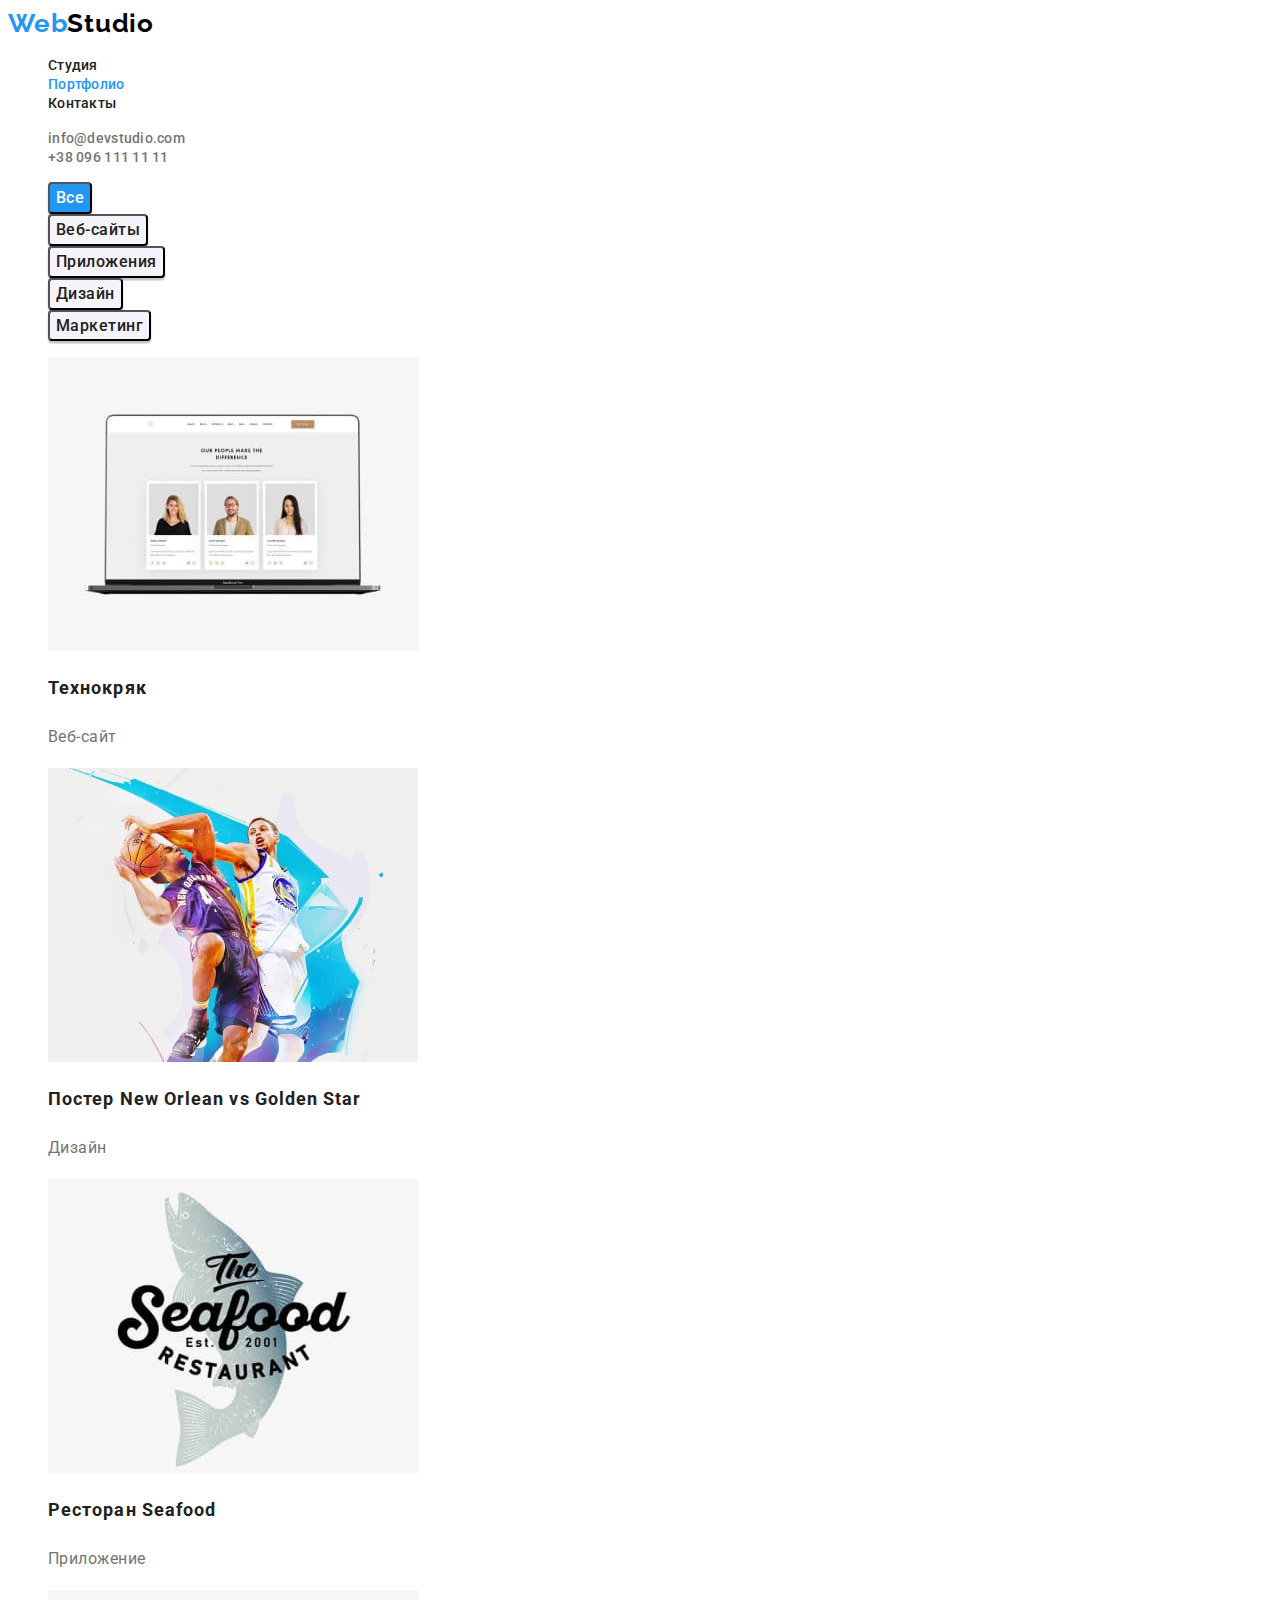
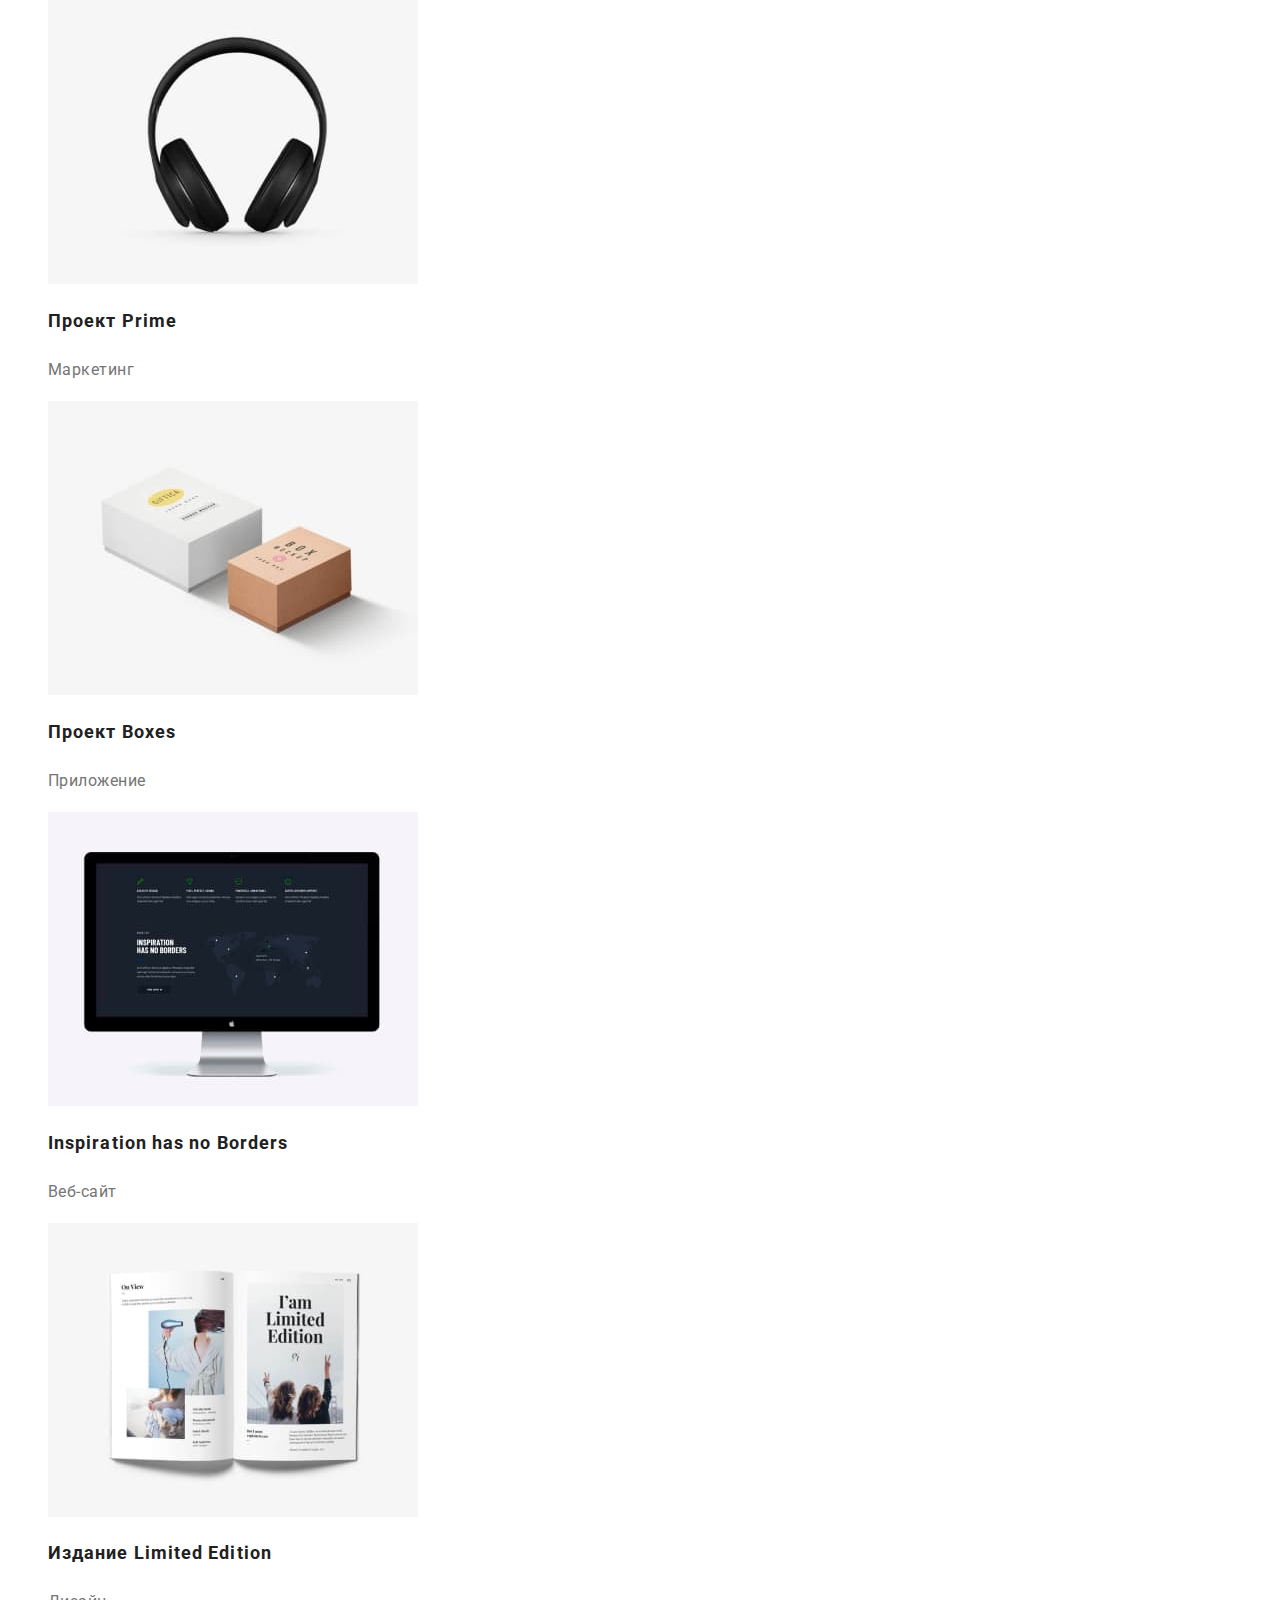
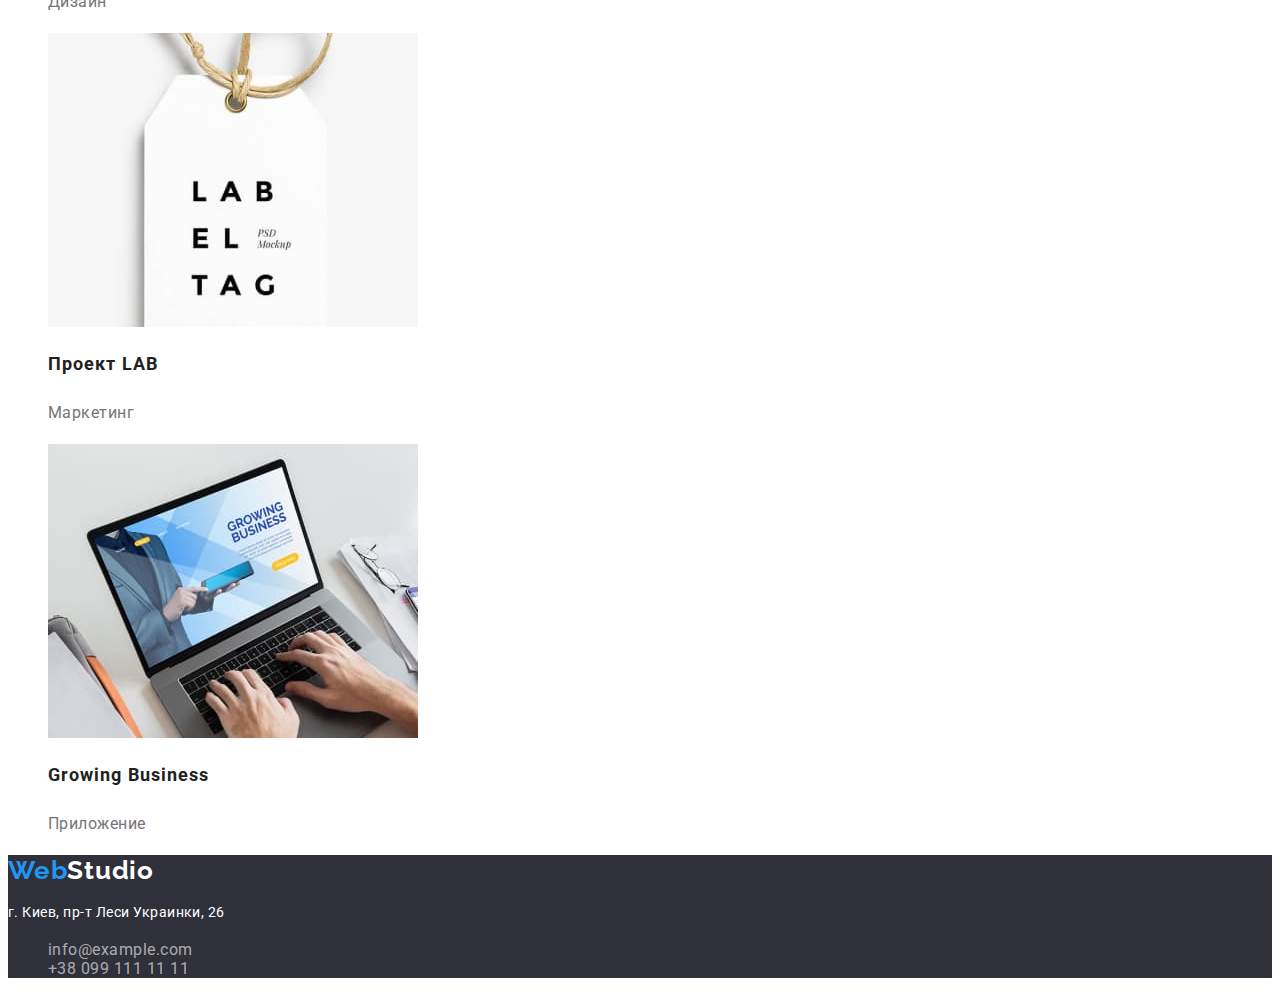
==== portfolio.html @ c15c7a35 "Makes copies of HTML and CSS files" ====
<!DOCTYPE html>
<html lang="en">
<head>
    <meta charset="UTF-8">
    <meta http-equiv="X-UA-Compatible" content="IE=edge">
    <meta name="viewport" content="width=device-width, initial-scale=1.0">
    <title>Портфолио</title>
    <link rel="preconnect" href="https://fonts.gstatic.com">
    <link href="https://fonts.googleapis.com/css2?family=Raleway:wght@700&family=Roboto:wght@400;500;700&display=swap"
        rel="stylesheet">
    <link rel="stylesheet" href="./css/styles.css">
</head>

<body>
    <header class="header">
        <!--Header Section-->
        <a href="/index.html" class="logo">Web<span class="logo-header">Studio</span></a>
        <nav>
            <ul class="site-nav list">
                <li>
                    <a href="./index.html" class="link">Студия</a>
                </li>
                <li>
                    <a href="" class="current link">Портфолио</a>
                </li>
                <li>
                    <a href="" class="link">Контакты</a>
                </li>
            </ul>
        </nav>
        <ul class="contacts-list list">
            <li><a href="mailto:info@devstudio.com" class="email">info@devstudio.com</a></li>
            <li><a href="tel:+380961111111" class="tel">+38 096 111 11 11</a></li>
        </ul>
    </header>

    <!--Main content Portfolio-->
    <main>

        <!--Site Navigation Section-->
    <section>
        <!--<h1>Портфолио - прихований заголовок </h1>-->
        <h1 class="visually-hidden">Портфолио</h1>
        <ul class="list">
            <li><button type="button" class="button secondary accent">Все</button></li>
            <li><button type="button" class="button secondary">Веб-сайты</button></li>
            <li><button type="button" class="button secondary">Приложения</button></li>
            <li><button type="button" class="button secondary">Дизайн</button></li>
            <li><button type="button" class="button secondary">Маркетинг</button></li>
        </ul>

        <!--Portfolio Images Cards-->
        <ul class="list">
            <li class="cards">
                <a href="">
                <img src="./images/techno.jpg" alt="Ноутбук" width="370" height="294">
                <h2 class="card-title">Технокряк</h2>
                <p class="description">Веб-сайт</p>
                </a>
            </li>
            <li class="cards">
                <a href="">
                <img src="./images/poster.jpg" alt="Игра в баскетбол" width="370" height="294">
                <h2 class="card-title">Постер New Orlean vs Golden Star</h2>
                <p class="description">Дизайн</p>
                </a>
            </li>
            <li class="cards">
                <a href="">
                <img src="./images/seafood.jpg" alt="Логотип ресторана" width="370" height="294">
                <h2 class="card-title">Ресторан Seafood</h2>
                <p class="description">Приложение</p>
                </a>
            </li>
            <li class="cards"> 
                <a href="">
                <img src="./images/prime.jpg" alt="Наушники" width="370" height="294">
                <h2 class="card-title">Проект Prime</h2>
                <p class="description">Маркетинг</p>
                </a>
            </li>
            <li class="cards">
                <a href="">
                <img src="./images/boxes.jpg" alt="Две коробки" width="370" height="294">
                <h2 class="card-title">Проект Boxes</h2>
                <p class="description">Приложение</p>
                </a>
            </li>
            <li class="cards">
                <a href="">
                <img src="./images/inspiration.jpg" alt="Монитор компютера" width="370" height="294">
                <h2 class="card-title">Inspiration has no Borders</h2>
                <p class="description">Веб-сайт</p>
                </a>
            </li>
            <li class="cards">
                <a href="" class="cards-link">
                <img src="./images/edition.jpg" alt="Журнал" width="370" height="294">
                <h2 class="card-title">Издание Limited Edition</h2>
                <p class="description">Дизайн</p>
                </a>
            </li>
            <li class="cards">
                <a href="">
                <img src="./images/lab.jpg" alt="Етикетка" width="370" height="294">
                <h2 class="card-title">Проект LAB</h2>
                <p class="description">Маркетинг</p>
                </a>
            </li>
            <li class="cards">
                <a href="">
                <img src="./images/business.jpg" alt="Человек роботающий на ноутбуке" width="370" height="294">
                <h2 class="card-title">Growing Business</h2>
                <p class="description">Приложение</p>
                </a>
            </li>
        </ul>
    </section>
    </main>

    <!--Футер-->
    <footer class="footer">
        <a href="/index.html" class="logo">Web<span class="logo-footer">Studio</span></a>
        <!--Address-->
        <address class="address">
            <p class="address-text">г. Киев, пр-т Леси Украинки, 26</p>
            <ul class="address-list list">
                <li><a href="mailto:info@example.com" class="link">info@example.com</a></li>
                <li><a href="tel:+380991111111" class="link">+38 099 111 11 11</a></li>
            </ul>
        </address>
    </footer>
</body>
</html>
---- css/styles.css ----
/* main text color: #757575 */
/* accent color: #2196F3 */
/* titles-text color - nav, h2,h3: #212121; */
/* black, logo color: #000000 */
/* white color, h1  and button- text colo:r #FFFFFF */
/* address-text color: #FFFFFF; */
/* address -mail,tel color: rgba(255, 255, 255, 0.6)
*/
/* Portfolio colors */
/* main text color: #757575 */
/* black, logo color: #000000 */
/* accent color: #2196F3 */
/* titles (h2)color, nav-buttons,nav-header: #212121; */

:root {
  --primary-text-color: #757575;
  --title-text-color: #212121;
  --accent-color: #2196f3;
  --primary-black-color: #000000;
  --primary-white-color: #ffffff;
  --address-link-color: rgba(255, 255, 255, 0.6);
  --hero-footer-bgr-color: #2f303a;
  --button-bgr-color: #f5f4fa;
  --stroke-header-line: #ececec;
}

.list {
  list-style: none;
}

body {
  background-color: var(--primary-white-color);
  color: var(--primary-text-color);
  font-family: Roboto, sans-serif;
  letter-spacing: 0.03em;
}

/* HEADER SECTION*/
.header {
  background-color: var(--primary-white-color);
}

/* Logo */
.logo {
  color: var(--accent-color);
  font-family: Raleway, sans-serif;
  font-style: normal;
  font-weight: 700;
  font-size: 26px;
  line-height: 1.19;
  letter-spacing: 0.03em;
  text-decoration: none;
}
.logo:hover,
.logo:focus,
.logo-header:hover,
.logo-header:focus {
  color: var(--accent-color);
}
.logo-header {
  color: var(--primary-black-color);
}

/* Site navigation */
.site-nav .link {
  color: var(--title-text-color);
  font-style: normal;
  font-weight: 500;
  font-size: 14px;
  line-height: 1.14;
  letter-spacing: 0.02em;
  text-decoration: none;
}

.site-nav .link:hover,
.site-nav .link:focus {
  color: var(--accent-color);
}
.site-nav .link.current {
  color: var(--accent-color);
}

/* Contacts */
.contacts-list .tel,
.contacts-list .email {
  color: inherit;
  font-weight: 500;
  font-size: 14px;
  line-height: 1.14;
  letter-spacing: 0.02em;
  text-decoration: none;
}
.email:hover,
.email:focus,
.email:active,
.tel:hover,
.tel:focus {
  color: var(--accent-color);
}

/* MAIN CONTENT SECTION */
/* HERO */
.hero {
  background-color: var(--hero-footer-bgr-color);
}
.hero-title {
  color: var(--primary-white-color);
  font-weight: 900;
  font-size: 44px;
  line-height: 1.36;

  text-align: center;
  letter-spacing: 0.06em;
  text-transform: uppercase;
}
.button {
  color: var(--title-text-color);
  background-color: var(--button-bgr-color);
  font-family: Roboto, sans-serif;
  font-size: 16px;
  border-radius: 4px;
  cursor: pointer;
}
.button:hover,
.button:focus,
.button:active {
  color: var(--primary-white-color);
  background-color: var(--accent-color);
}

.button.primary {
  background-color: var(--accent-color);
  color: var(--primary-white-color);
  font-weight: 700;
  line-height: 1.87;
  letter-spacing: 0.06em;
  display: flex;
  border: 1px solid var(--primary-black-color);
  box-sizing: border-box;
  box-shadow: 0px 4px 4px rgba(0, 0, 0, 0.15);
}

/* СЕКЦИЯ ПРЕИМУЩЕСТВА */
.visually-hidden {
  position: absolute;
  width: 1px;
  height: 1px;
  margin: -1px;
  border: 0;
  padding: 0;

  white-space: nowrap;
  clip-path: inset(100%);
  clip: rect(0 0 0 0);
  overflow: hidden;
}
.section-title {
  color: var(--title-text-color);
  letter-spacing: 0.03em;
}
.section-title.feature {
  font-size: 14px;
  line-height: 1.14;
  text-transform: uppercase;
}
.review {
  font-size: 14px;
  line-height: 1.71;
}

/* СЕКЦИЯ НАША КОМАНДА */
.section-team {
  background-color: var(--button-bgr-color);
}
.section-title.member {
  font-weight: 500;
  font-size: 16px;
  line-height: 1.187;
  /* text-align: center; пізніше вирівняти, ще не вчили*/
}
.section-title.work {
  font-size: 36px;
  line-height: 1.17;
  text-align: center;
}
.occupation-title {
  font-size: 16px;
  line-height: 1.187;
  /* text-align: center; пізніше вирівняти, ще не вчили */
}

/* FOOTER */
.footer {
  background-color: var(--hero-footer-bgr-color);
}
.logo-footer {
  color: var(--primary-white-color);
}
.logo-footer:hover,
.logo-footer:focus {
  color: var(--accent-color);
}

.address {
  font-style: inherit;
  font-weight: 400;
}
.address-text {
  color: var(--primary-white-color);
  font-size: 14px;
  line-height: 24px;
}
.address-list .link {
  color: var(--address-link-color);
  text-decoration: none;
}
.address-list .link:hover,
.address-list .link:focus {
  color: var(--accent-color);
}

/*  PAGE ПОРТФОЛИО*/
/* Portfolio Buttons-Filter */
.button.secondary {
  font-weight: 500;
  line-height: 1.62;
  letter-spacing: 0.03em;
  box-shadow: 0px 3px 1px rgba(0, 0, 0, 0.1), 0px 1px 2px rgba(0, 0, 0, 0.08),
    0px 2px 2px rgba(0, 0, 0, 0.12);
}
.button.accent {
  color: var(--primary-white-color);
  background-color: var(--accent-color);
}

/* Portfolio Cards */
.cards a {
  text-decoration: none;
}
.card-title {
  color: var(--title-text-color);
  font-size: 18px;
  line-height: 2;
  letter-spacing: 0.06em;
}
.cards .description {
  font-size: 16px;
  line-height: 1.87;
  color: var(--primary-text-color);
}
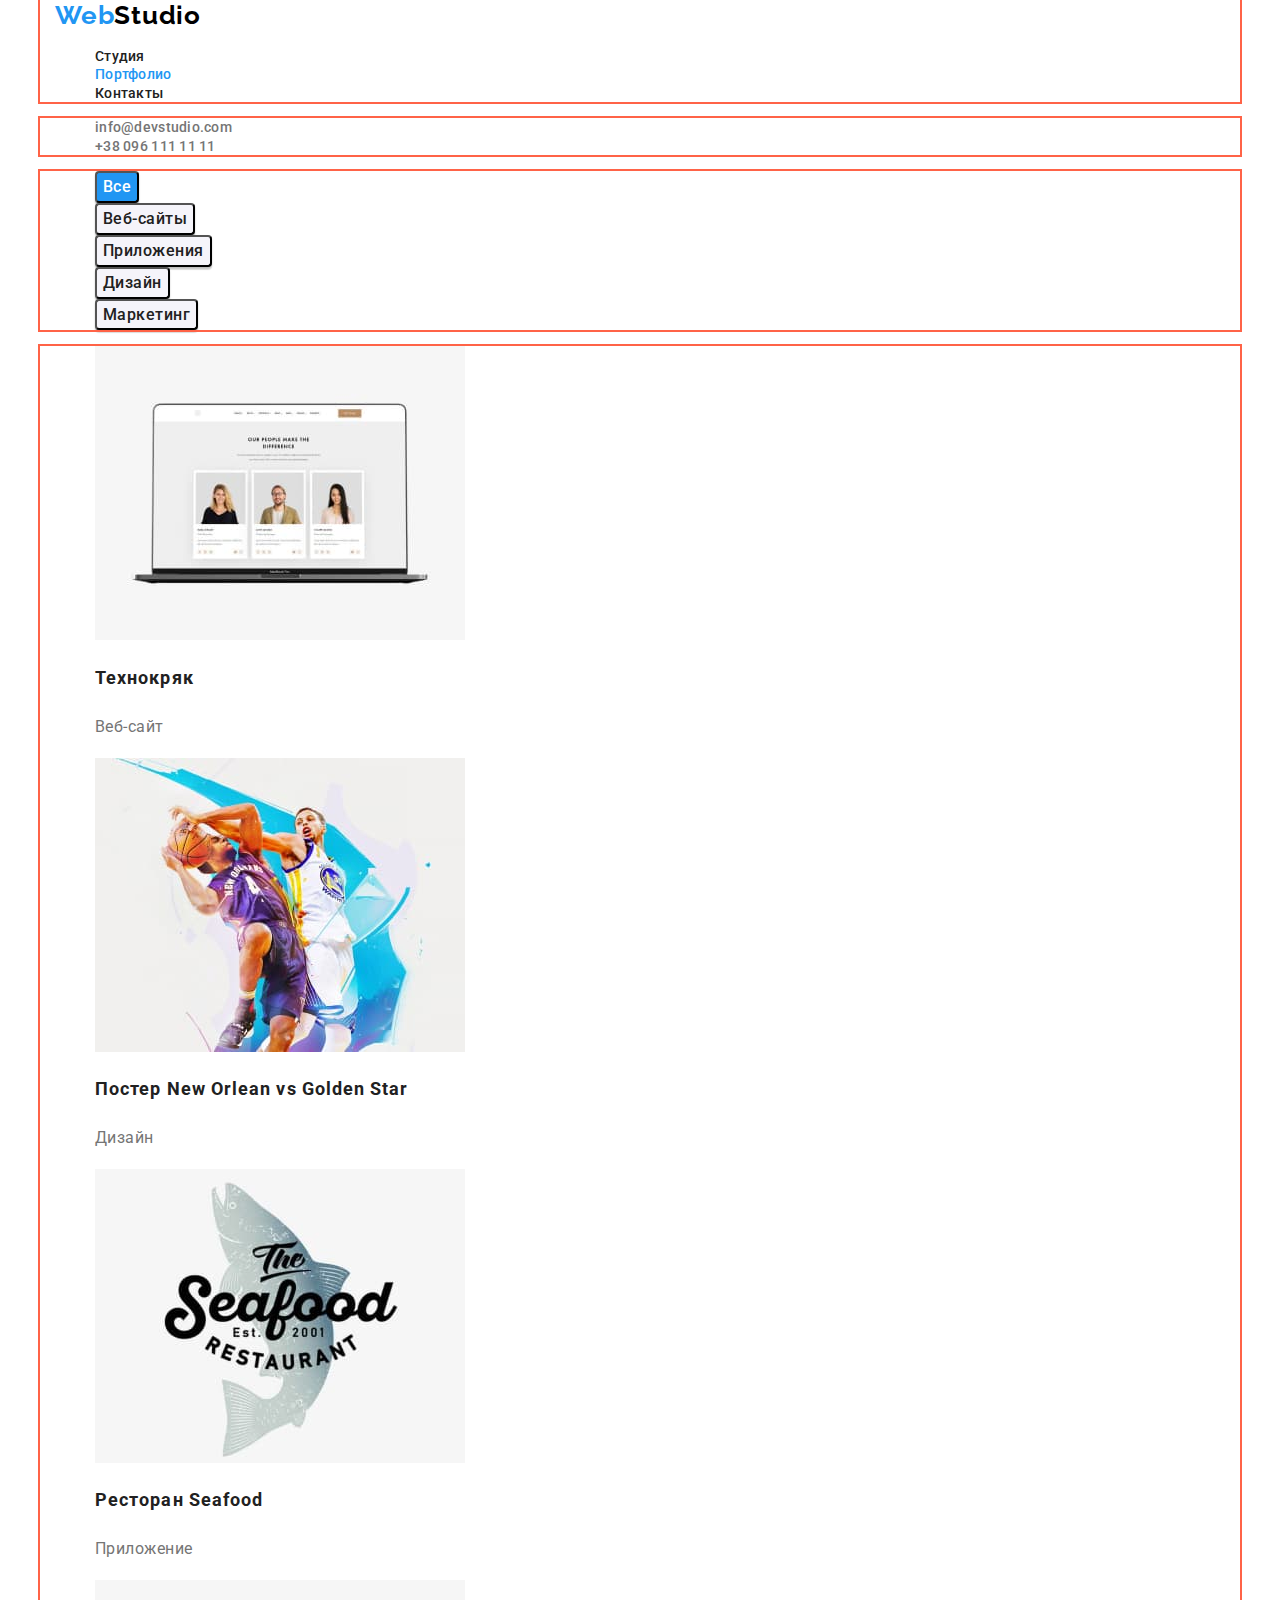
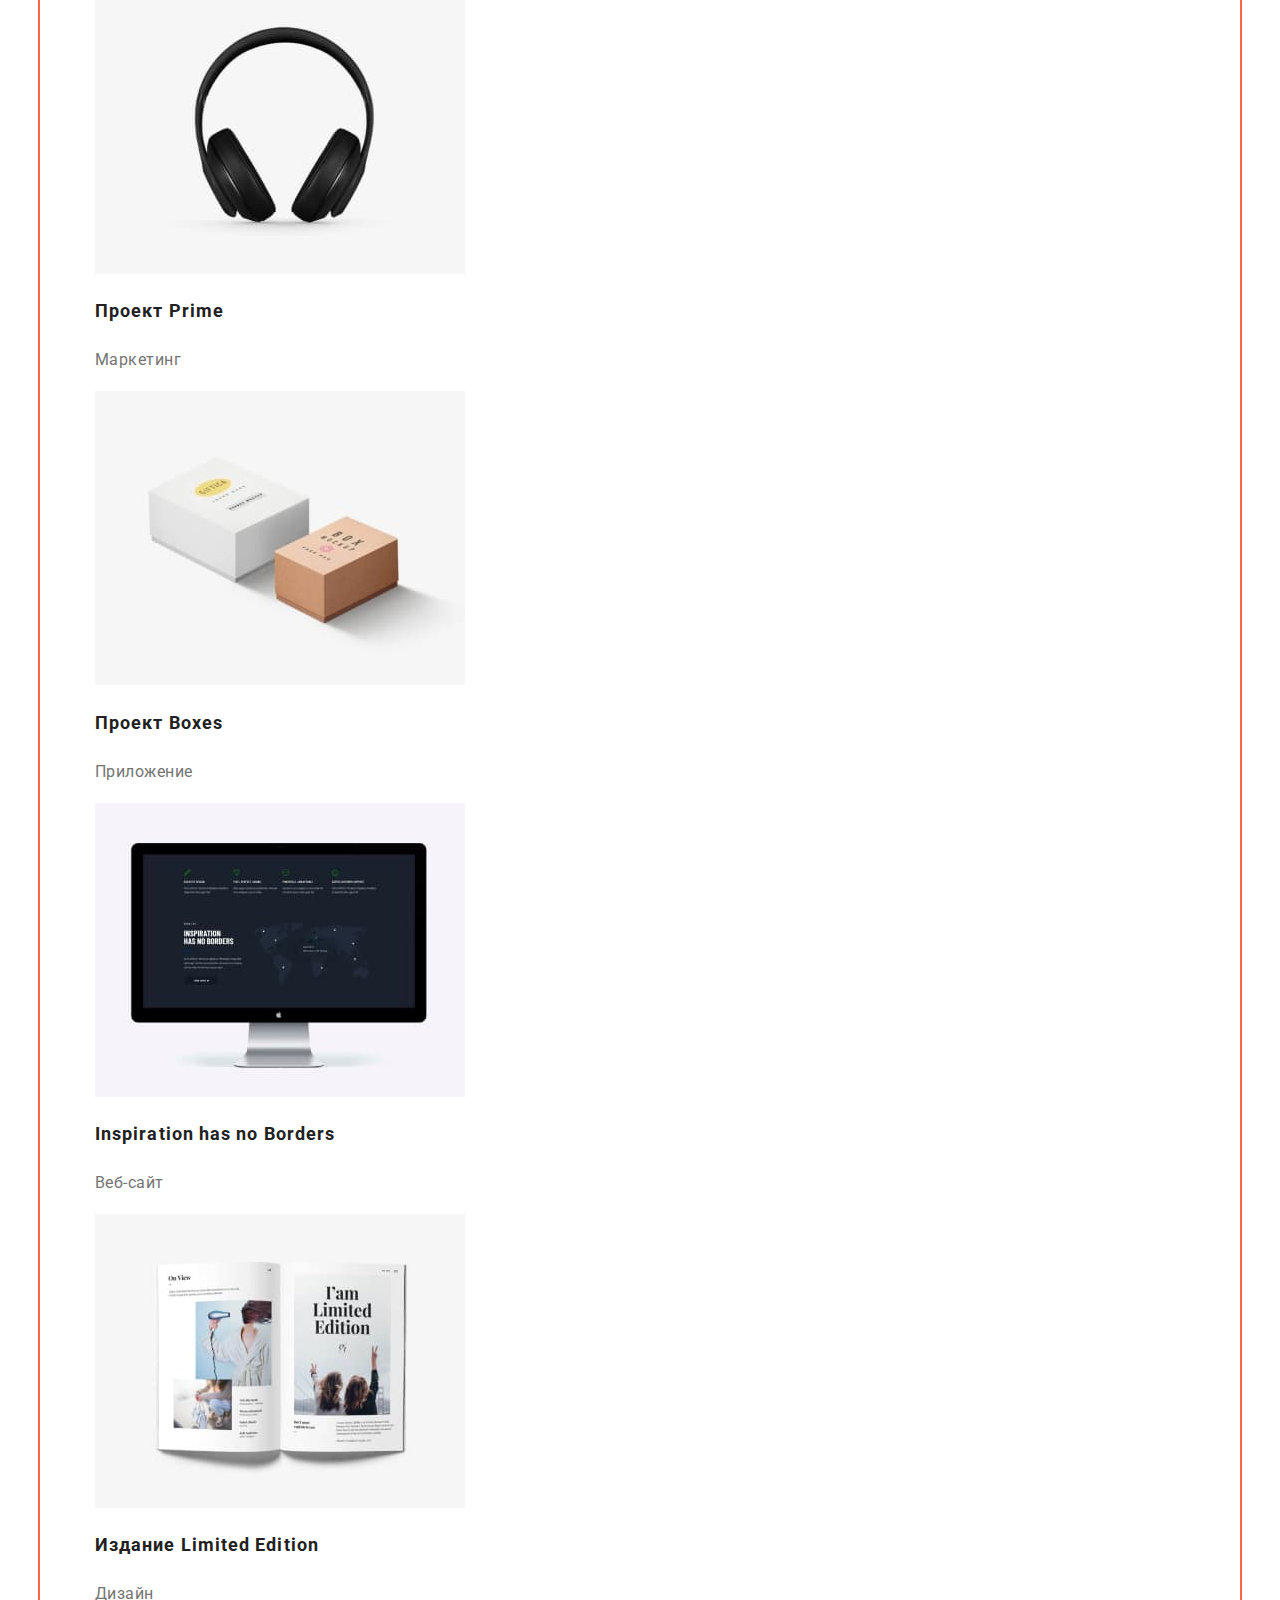
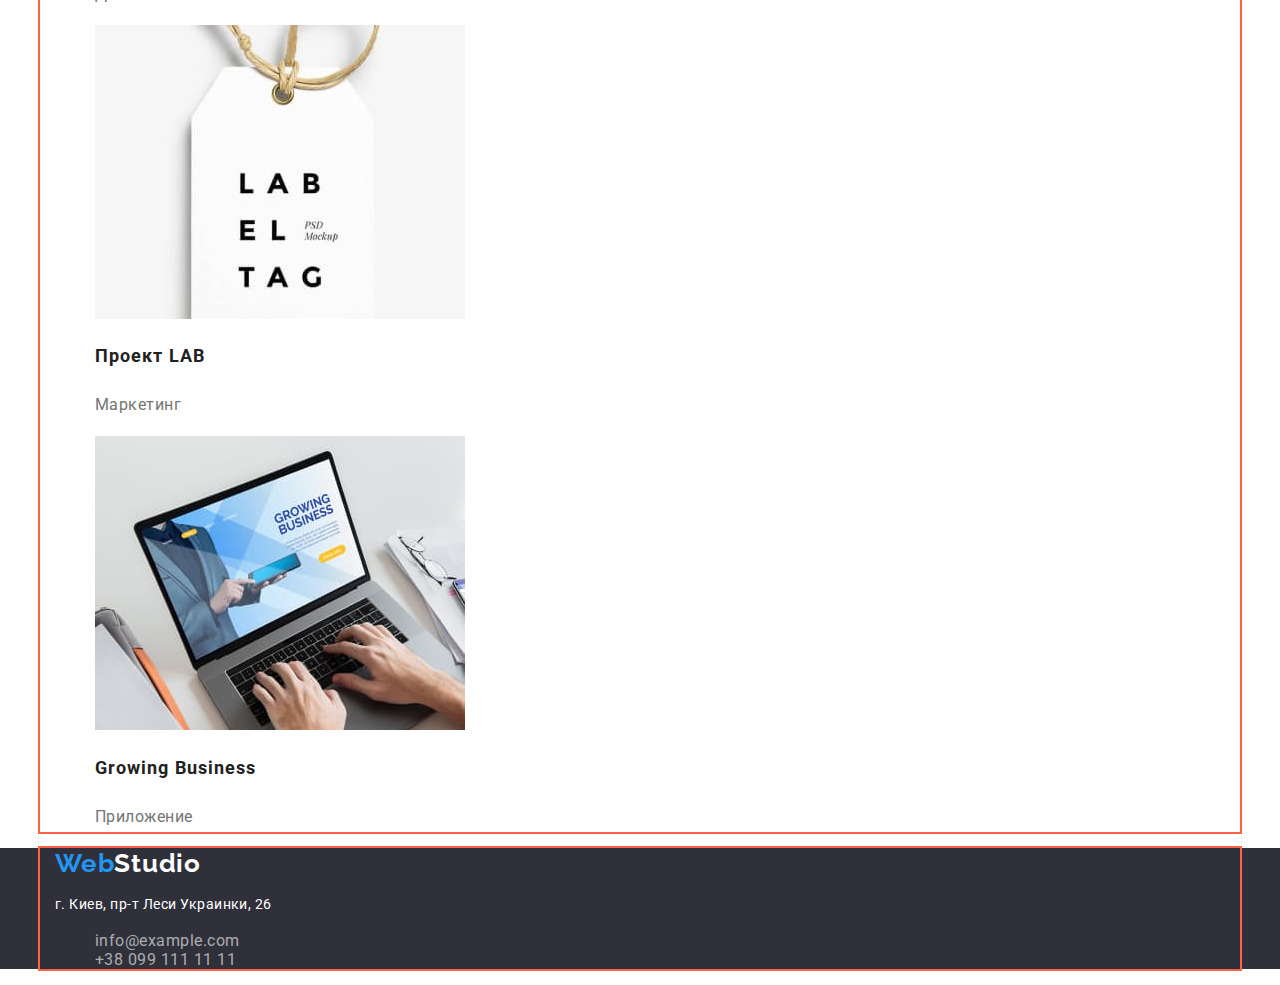
==== commit 6c6773a6: "Adds modern-normalize" ====
--- a/portfolio.html
+++ b/portfolio.html
@@ -8,12 +8,14 @@
     <link rel="preconnect" href="https://fonts.gstatic.com">
     <link href="https://fonts.googleapis.com/css2?family=Raleway:wght@700&family=Roboto:wght@400;500;700&display=swap"
         rel="stylesheet">
+    <link rel="stylesheet" href="https://cdnjs.cloudflare.com/ajax/libs/modern-normalize/1.0.0/modern-normalize.min.css">
     <link rel="stylesheet" href="./css/styles.css">
 </head>
 
 <body>
+    <!--Header Section-->
     <header class="header">
-        <!--Header Section-->
+        <div class="container">
         <a href="/index.html" class="logo">Web<span class="logo-header">Studio</span></a>
         <nav>
             <ul class="site-nav list">
@@ -28,18 +30,20 @@
                 </li>
             </ul>
         </nav>
+        </div>
+        <div class="container">
         <ul class="contacts-list list">
             <li><a href="mailto:info@devstudio.com" class="email">info@devstudio.com</a></li>
             <li><a href="tel:+380961111111" class="tel">+38 096 111 11 11</a></li>
         </ul>
+        </div>
     </header>
 
     <!--Main content Portfolio-->
     <main>
-
         <!--Site Navigation Section-->
     <section>
-        <!--<h1>Портфолио - прихований заголовок </h1>-->
+        <div class="container">
         <h1 class="visually-hidden">Портфолио</h1>
         <ul class="list">
             <li><button type="button" class="button secondary accent">Все</button></li>
@@ -48,8 +52,10 @@
             <li><button type="button" class="button secondary">Дизайн</button></li>
             <li><button type="button" class="button secondary">Маркетинг</button></li>
         </ul>
+        </div>
 
         <!--Portfolio Images Cards-->
+        <div class="container">
         <ul class="list">
             <li class="cards">
                 <a href="">
@@ -115,11 +121,13 @@
                 </a>
             </li>
         </ul>
+        </div>
     </section>
     </main>
 
     <!--Футер-->
     <footer class="footer">
+        <div class="container">
         <a href="/index.html" class="logo">Web<span class="logo-footer">Studio</span></a>
         <!--Address-->
         <address class="address">
@@ -129,6 +137,7 @@
                 <li><a href="tel:+380991111111" class="link">+38 099 111 11 11</a></li>
             </ul>
         </address>
+        </div>
     </footer>
 </body>
 </html>--- a/css/styles.css
+++ b/css/styles.css
@@ -35,6 +35,14 @@
   letter-spacing: 0.03em;
 }
 
+.container {
+  width: 1200px;
+  padding-left: 15px;
+  padding-right: 15px;
+  margin: 0 auto;
+  outline: 2px solid tomato;
+}
+
 /* HEADER SECTION*/
 .header {
   background-color: var(--primary-white-color);
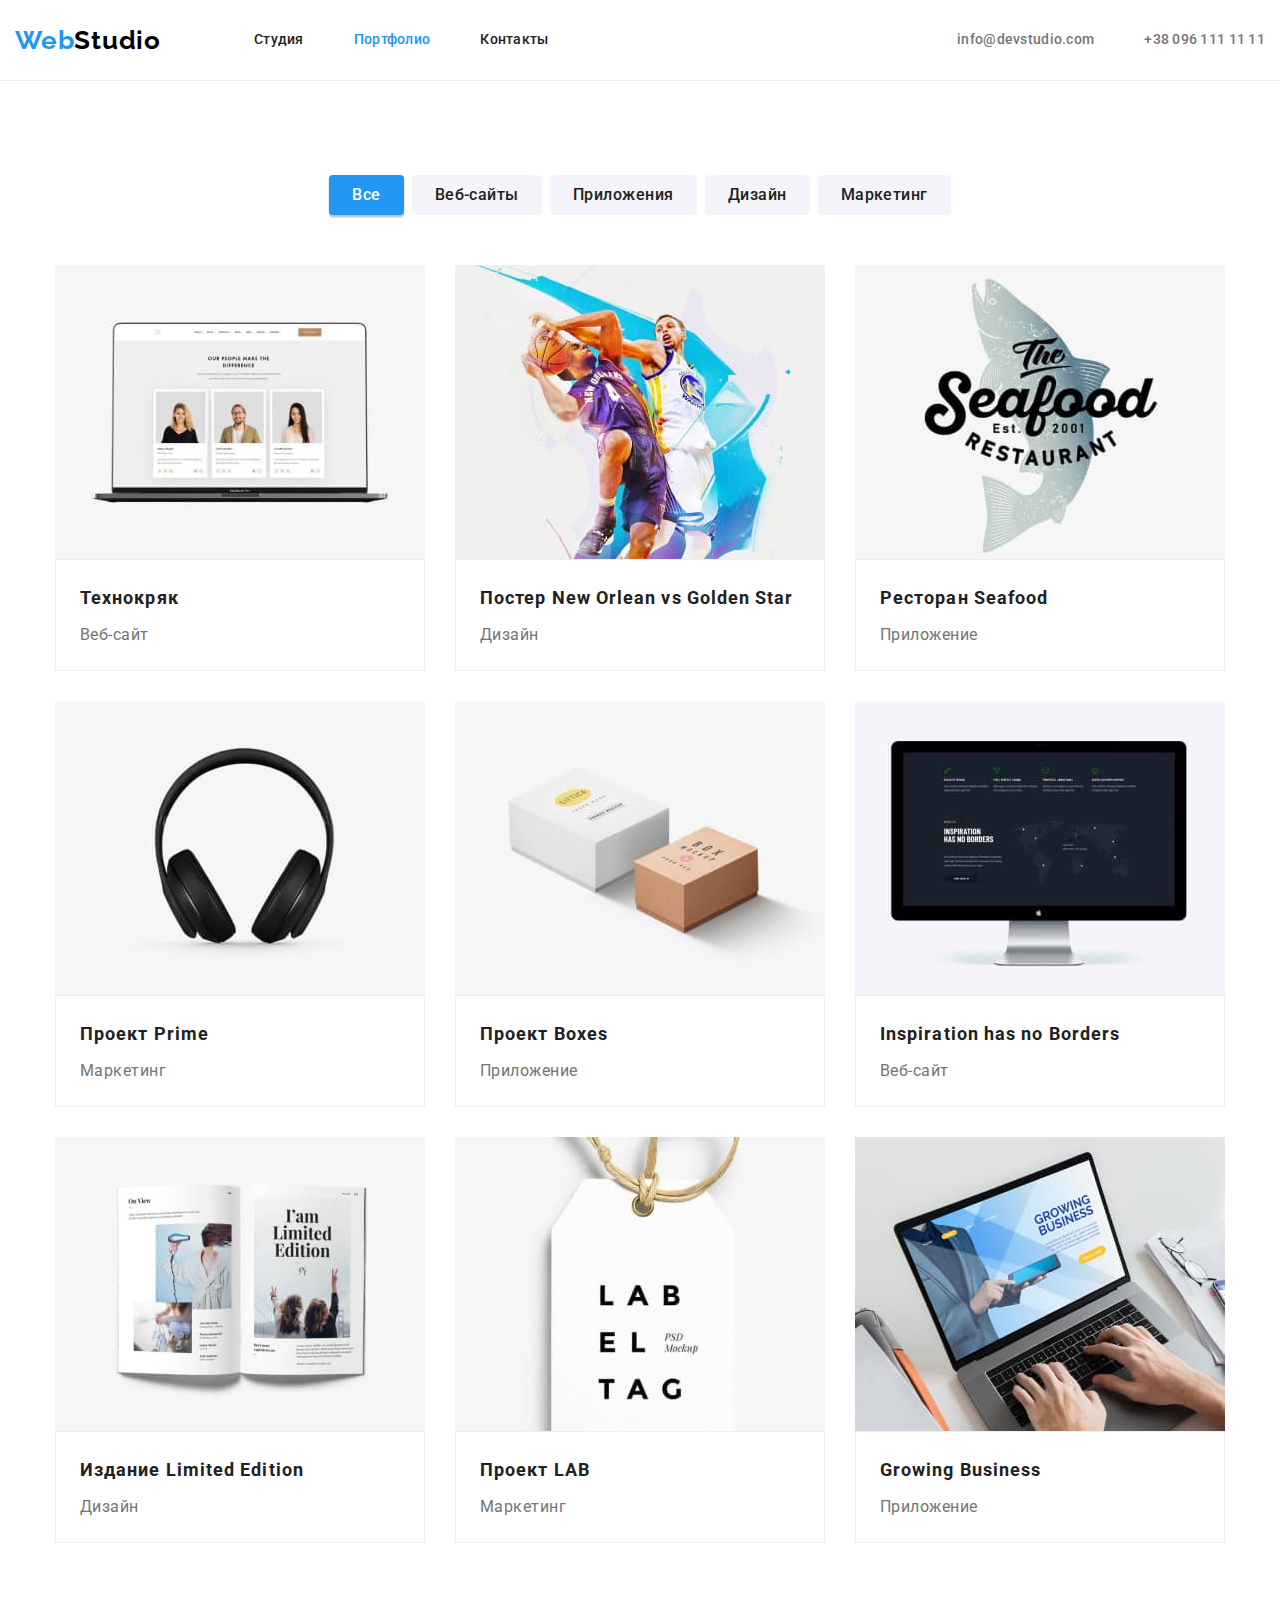
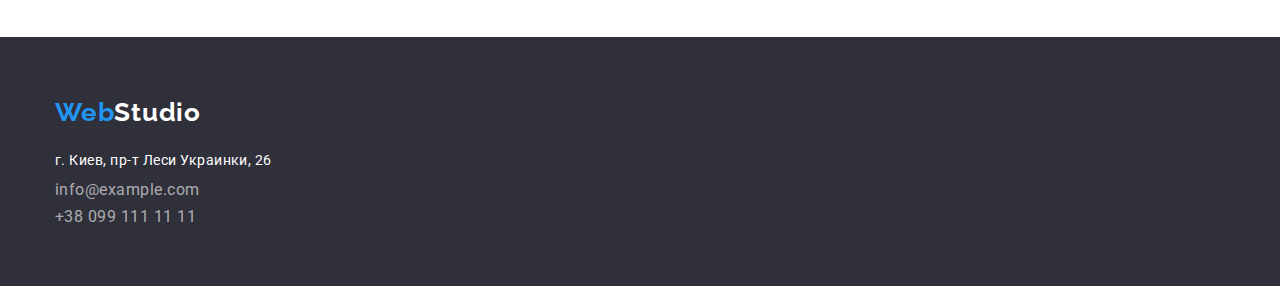
==== commit cf3278cc: "Добавляє стилі позиціонування" ====
--- a/portfolio.html
+++ b/portfolio.html
@@ -14,27 +14,27 @@
 
 <body>
     <!--Header Section-->
-    <header class="header">
-        <div class="container">
-        <a href="/index.html" class="logo">Web<span class="logo-header">Studio</span></a>
+    <header class="page-header"> 
+        <div class="container nav-box">
+            <a href="/index.html" class="logo">Web<span class="logo-header">Studio</span></a>
         <nav>
             <ul class="site-nav list">
-                <li>
+                <li class="item">
                     <a href="./index.html" class="link">Студия</a>
                 </li>
-                <li>
+                <li class="item">
                     <a href="" class="current link">Портфолио</a>
                 </li>
-                <li>
+                <li class="item">
                     <a href="" class="link">Контакты</a>
                 </li>
             </ul>
         </nav>
         </div>
         <div class="container">
-        <ul class="contacts-list list">
-            <li><a href="mailto:info@devstudio.com" class="email">info@devstudio.com</a></li>
-            <li><a href="tel:+380961111111" class="tel">+38 096 111 11 11</a></li>
+        <ul class="contact-list list">
+            <li class="item"><a href="mailto:info@devstudio.com" class=" link email">info@devstudio.com</a></li>
+            <li class="item"><a href="tel:+380961111111" class=" link tel">+38 096 111 11 11</a></li>
         </ul>
         </div>
     </header>
@@ -42,82 +42,110 @@
     <!--Main content Portfolio-->
     <main>
         <!--Site Navigation Section-->
-    <section>
+    <section class="section">
         <div class="container">
         <h1 class="visually-hidden">Портфолио</h1>
-        <ul class="list">
-            <li><button type="button" class="button secondary accent">Все</button></li>
-            <li><button type="button" class="button secondary">Веб-сайты</button></li>
-            <li><button type="button" class="button secondary">Приложения</button></li>
-            <li><button type="button" class="button secondary">Дизайн</button></li>
-            <li><button type="button" class="button secondary">Маркетинг</button></li>
+        <ul class="list filter-buttons">
+            <li class="margin"><button type="button" class="button secondary accent">Все</button></li>
+            <li class="margin"><button type="button" class="button secondary">Веб-сайты</button></li>
+            <li class="margin"><button type="button" class="button secondary">Приложения</button></li>
+            <li class="margin"><button type="button" class="button secondary">Дизайн</button></li>
+            <li class="margin"><button type="button" class="button secondary">Маркетинг</button></li>
         </ul>
         </div>
 
         <!--Portfolio Images Cards-->
         <div class="container">
-        <ul class="list">
-            <li class="cards">
+        <ul class="list cards-set">
+            <li class="card">
                 <a href="">
-                <img src="./images/techno.jpg" alt="Ноутбук" width="370" height="294">
+                    <div class="card-thumb">
+                        <img src="./images/techno.jpg" alt="Ноутбук" width="370" height="294">
+                    </div>
+                <div class="card-box">
                 <h2 class="card-title">Технокряк</h2>
                 <p class="description">Веб-сайт</p>
+                </div>
                 </a>
             </li>
-            <li class="cards">
+
+            <li class="card">
                 <a href="">
                 <img src="./images/poster.jpg" alt="Игра в баскетбол" width="370" height="294">
+                <div class="card-box">
                 <h2 class="card-title">Постер New Orlean vs Golden Star</h2>
                 <p class="description">Дизайн</p>
+                </div>
                 </a>
             </li>
-            <li class="cards">
+
+            <li class="card">
                 <a href="">
                 <img src="./images/seafood.jpg" alt="Логотип ресторана" width="370" height="294">
+                <div class="card-box">
                 <h2 class="card-title">Ресторан Seafood</h2>
                 <p class="description">Приложение</p>
+                </div>
                 </a>
             </li>
-            <li class="cards"> 
+
+            <li class="card"> 
                 <a href="">
                 <img src="./images/prime.jpg" alt="Наушники" width="370" height="294">
+                <div class="card-box">
                 <h2 class="card-title">Проект Prime</h2>
                 <p class="description">Маркетинг</p>
+                </div>
                 </a>
             </li>
-            <li class="cards">
+
+            <li class="card">
                 <a href="">
                 <img src="./images/boxes.jpg" alt="Две коробки" width="370" height="294">
+                <div class="card-box">
                 <h2 class="card-title">Проект Boxes</h2>
                 <p class="description">Приложение</p>
+                </div>
                 </a>
             </li>
-            <li class="cards">
+
+            <li class="card">
                 <a href="">
                 <img src="./images/inspiration.jpg" alt="Монитор компютера" width="370" height="294">
+                <div class="card-box">
                 <h2 class="card-title">Inspiration has no Borders</h2>
                 <p class="description">Веб-сайт</p>
+                </div>
                 </a>
             </li>
-            <li class="cards">
+
+            <li class="card">
                 <a href="" class="cards-link">
                 <img src="./images/edition.jpg" alt="Журнал" width="370" height="294">
+                <div class="card-box">
                 <h2 class="card-title">Издание Limited Edition</h2>
                 <p class="description">Дизайн</p>
+                </div>
                 </a>
             </li>
-            <li class="cards">
+
+            <li class="card">
                 <a href="">
                 <img src="./images/lab.jpg" alt="Етикетка" width="370" height="294">
+                <div class="card-box">
                 <h2 class="card-title">Проект LAB</h2>
                 <p class="description">Маркетинг</p>
+                </div>
                 </a>
             </li>
-            <li class="cards">
+
+            <li class="card">
                 <a href="">
                 <img src="./images/business.jpg" alt="Человек роботающий на ноутбуке" width="370" height="294">
+                <div class="card-box">
                 <h2 class="card-title">Growing Business</h2>
                 <p class="description">Приложение</p>
+                </div>
                 </a>
             </li>
         </ul>
@@ -127,13 +155,13 @@
 
     <!--Футер-->
     <footer class="footer">
-        <div class="container">
+        <div class="container footer-padding">
         <a href="/index.html" class="logo">Web<span class="logo-footer">Studio</span></a>
         <!--Address-->
         <address class="address">
             <p class="address-text">г. Киев, пр-т Леси Украинки, 26</p>
             <ul class="address-list list">
-                <li><a href="mailto:info@example.com" class="link">info@example.com</a></li>
+                <li class="margin"><a href="mailto:info@example.com" class="link">info@example.com</a></li>
                 <li><a href="tel:+380991111111" class="link">+38 099 111 11 11</a></li>
             </ul>
         </address>
--- a/css/styles.css
+++ b/css/styles.css
@@ -1,17 +1,3 @@
-/* main text color: #757575 */
-/* accent color: #2196F3 */
-/* titles-text color - nav, h2,h3: #212121; */
-/* black, logo color: #000000 */
-/* white color, h1  and button- text colo:r #FFFFFF */
-/* address-text color: #FFFFFF; */
-/* address -mail,tel color: rgba(255, 255, 255, 0.6)
-*/
-/* Portfolio colors */
-/* main text color: #757575 */
-/* black, logo color: #000000 */
-/* accent color: #2196F3 */
-/* titles (h2)color, nav-buttons,nav-header: #212121; */
-
 :root {
   --primary-text-color: #757575;
   --title-text-color: #212121;
@@ -21,16 +7,32 @@
   --address-link-color: rgba(255, 255, 255, 0.6);
   --hero-footer-bgr-color: #2f303a;
   --button-bgr-color: #f5f4fa;
-  --stroke-header-line: #ececec;
-}
-
+  --header-line-color: #ececec;
+  --border-color: #eeeeee;
+  --card-set-gap: 30px;
+}
+
+/* УТИЛИТЫ */
 .list {
+  padding: 0;
+  margin: 0;
   list-style: none;
+}
+
+h1,
+h2,
+h3,
+h4,
+h5,
+h6,
+p {
+  margin: 0;
 }
 
 body {
   background-color: var(--primary-white-color);
   color: var(--primary-text-color);
+
   font-family: Roboto, sans-serif;
   letter-spacing: 0.03em;
 }
@@ -40,15 +42,24 @@
   padding-left: 15px;
   padding-right: 15px;
   margin: 0 auto;
-  outline: 2px solid tomato;
-}
-
-/* HEADER SECTION*/
-.header {
+}
+
+/* СЕКЦИИ */
+.section {
+  padding-top: 94px;
+  padding-bottom: 94px;
+}
+
+/* СЕКЦИЯ HEADER */
+.page-header {
   background-color: var(--primary-white-color);
-}
-
-/* Logo */
+
+  display: flex;
+  align-items: center;
+  border-bottom: 1px solid var(--header-line-color);
+}
+
+/* LOGO */
 .logo {
   color: var(--accent-color);
   font-family: Raleway, sans-serif;
@@ -59,18 +70,35 @@
   letter-spacing: 0.03em;
   text-decoration: none;
 }
+
 .logo:hover,
 .logo:focus,
 .logo-header:hover,
 .logo-header:focus {
   color: var(--accent-color);
 }
+
 .logo-header {
   color: var(--primary-black-color);
-}
-
-/* Site navigation */
+  margin-right: 93px;
+}
+
+/* СЕКЦИЯ SITE NAVIGATION */
+.nav-box {
+  display: flex;
+  align-items: center;
+}
+.site-nav {
+  display: flex;
+}
+.site-nav .item:not(:last-child) {
+  margin-right: 50px;
+}
+
 .site-nav .link {
+  display: block;
+  padding-top: 32px;
+  padding-bottom: 32px;
   color: var(--title-text-color);
   font-style: normal;
   font-weight: 500;
@@ -88,10 +116,24 @@
   color: var(--accent-color);
 }
 
-/* Contacts */
-.contacts-list .tel,
-.contacts-list .email {
+/* CONTACTS */
+.contact-list {
+  display: flex;
+}
+.contact-list .item:not(:last-child) {
+  margin-right: 50px;
+  margin-left: auto;
+}
+.contact-list .link {
+  display: block;
+  padding-top: 32px;
+  padding-bottom: 32px;
+}
+.contact-list .tel,
+.contact-list .email {
+  display: block;
   color: inherit;
+
   font-weight: 500;
   font-size: 14px;
   line-height: 1.14;
@@ -106,12 +148,22 @@
   color: var(--accent-color);
 }
 
-/* MAIN CONTENT SECTION */
+/* MAIN CONTENT PAGE */
 /* HERO */
 .hero {
   background-color: var(--hero-footer-bgr-color);
-}
+
+  padding-top: 200px;
+  padding-bottom: 200px;
+}
+
 .hero-title {
+  max-width: 696px;
+  margin-top: 0;
+  margin-bottom: 30px;
+  margin-left: auto;
+  margin-right: auto;
+
   color: var(--primary-white-color);
   font-weight: 900;
   font-size: 44px;
@@ -121,14 +173,22 @@
   letter-spacing: 0.06em;
   text-transform: uppercase;
 }
+
 .button {
   color: var(--title-text-color);
   background-color: var(--button-bgr-color);
+
   font-family: Roboto, sans-serif;
   font-size: 16px;
+  text-align: center;
+
+  border: 1px solid transparent;
   border-radius: 4px;
   cursor: pointer;
-}
+
+  margin: 0 auto;
+}
+
 .button:hover,
 .button:focus,
 .button:active {
@@ -142,13 +202,15 @@
   font-weight: 700;
   line-height: 1.87;
   letter-spacing: 0.06em;
-  display: flex;
-  border: 1px solid var(--primary-black-color);
+  display: block;
+
+  min-width: 200px;
+  padding: 10px 32px;
   box-sizing: border-box;
   box-shadow: 0px 4px 4px rgba(0, 0, 0, 0.15);
 }
 
-/* СЕКЦИЯ ПРЕИМУЩЕСТВА */
+/* FEATURE SECTION */
 .visually-hidden {
   position: absolute;
   width: 1px;
@@ -162,11 +224,25 @@
   clip: rect(0 0 0 0);
   overflow: hidden;
 }
+
+.feature-list {
+  display: flex;
+}
+.feature-list > .item {
+  flex-basis: calc((100%-90px) / 4);
+}
+
+.feature-list .item:not(:last-child) {
+  margin-right: 30px;
+}
+
 .section-title {
   color: var(--title-text-color);
   letter-spacing: 0.03em;
 }
 .section-title.feature {
+  margin-bottom: 10px;
+
   font-size: 14px;
   line-height: 1.14;
   text-transform: uppercase;
@@ -176,31 +252,75 @@
   line-height: 1.71;
 }
 
+/* СЕКЦИЯ - ЧЕМ МЫ ЗАНИМАЕМСЯ */
+.section-no-padding {
+  padding-top: 0;
+}
+.work-list {
+  display: flex;
+}
+.work-list img {
+  display: block;
+}
+.work-list > .picture:not(:last-child) {
+  margin-right: var(--card-set-gap);
+}
+
 /* СЕКЦИЯ НАША КОМАНДА */
 .section-team {
   background-color: var(--button-bgr-color);
+}
+.team-list {
+  display: flex;
+}
+.team-list > .item {
+  width: calc((100%-90px) / 4);
+  padding-bottom: var(--card-set-gap);
+  margin-bottom: var(--card-set-gap);
+
+  box-shadow: 0px 1px 3px rgba(0, 0, 0, 0.12), 0px 1px 1px rgba(0, 0, 0, 0.14),
+    0px 2px 1px rgba(0, 0, 0, 0.2);
+  border-radius: 0px 0px 4px 4px;
+}
+
+.team-list > .item:not(:last-child) {
+  margin-right: var(--card-set-gap);
+}
+
+.team-list img {
+  display: block;
+}
+
+.section-title.work {
+  font-size: 36px;
+  line-height: 1.17;
+  text-align: center;
+  margin-bottom: 50px;
 }
 .section-title.member {
   font-weight: 500;
   font-size: 16px;
   line-height: 1.187;
-  /* text-align: center; пізніше вирівняти, ще не вчили*/
-}
-.section-title.work {
-  font-size: 36px;
-  line-height: 1.17;
   text-align: center;
-}
+
+  margin-top: var(--card-set-gap);
+  margin-bottom: 10px;
+}
+
 .occupation-title {
   font-size: 16px;
   line-height: 1.187;
-  /* text-align: center; пізніше вирівняти, ще не вчили */
+  text-align: center;
 }
 
 /* FOOTER */
 .footer {
   background-color: var(--hero-footer-bgr-color);
 }
+.footer-padding {
+  padding-top: 60px;
+  padding-bottom: 60px;
+}
 .logo-footer {
   color: var(--primary-white-color);
 }
@@ -210,13 +330,20 @@
 }
 
 .address {
+  margin-top: 20px;
+
   font-style: inherit;
   font-weight: 400;
 }
 .address-text {
+  margin-bottom: 9px;
+
   color: var(--primary-white-color);
   font-size: 14px;
   line-height: 24px;
+}
+.address-list > .margin {
+  margin-bottom: 9px;
 }
 .address-list .link {
   color: var(--address-link-color);
@@ -228,30 +355,72 @@
 }
 
 /*  PAGE ПОРТФОЛИО*/
-/* Portfolio Buttons-Filter */
+
+/* BUTTON-FILTERS */
+.filter-buttons {
+  min-width: 611px;
+  display: flex;
+  justify-content: center;
+}
+.filter-buttons > .margin:not(:last-child) {
+  margin-right: 8px;
+}
 .button.secondary {
+  padding: 6px 22px;
+
   font-weight: 500;
   line-height: 1.62;
   letter-spacing: 0.03em;
+}
+.button.accent {
+  color: var(--primary-white-color);
+  background-color: var(--accent-color);
+
   box-shadow: 0px 3px 1px rgba(0, 0, 0, 0.1), 0px 1px 2px rgba(0, 0, 0, 0.08),
     0px 2px 2px rgba(0, 0, 0, 0.12);
 }
-.button.accent {
-  color: var(--primary-white-color);
-  background-color: var(--accent-color);
-}
-
-/* Portfolio Cards */
-.cards a {
+
+/* PORTFOLIO CARDS */
+.card a {
   text-decoration: none;
 }
+
+.card {
+  background: var(--primary-white-color);
+}
+
+.cards-set img {
+  display: block;
+  max-width: 100%;
+  height: auto;
+}
+.cards-set {
+  display: flex;
+  flex-wrap: wrap;
+
+  padding-top: 50px;
+  margin-top: calc(-1 * var(--card-set-gap));
+  margin-left: calc(-1 * var(--card-set-gap));
+}
+
+.cards-set > .card {
+  margin-top: var(--card-set-gap);
+  margin-left: var(--card-set-gap);
+  flex-basis: calc((100% / 3)-var(--card-set-gap));
+}
+.card-box {
+  padding: 20px 24px;
+
+  border: 1px solid var(--border-color);
+}
 .card-title {
+  margin-bottom: 4px;
   color: var(--title-text-color);
   font-size: 18px;
   line-height: 2;
   letter-spacing: 0.06em;
 }
-.cards .description {
+.card .description {
   font-size: 16px;
   line-height: 1.87;
   color: var(--primary-text-color);
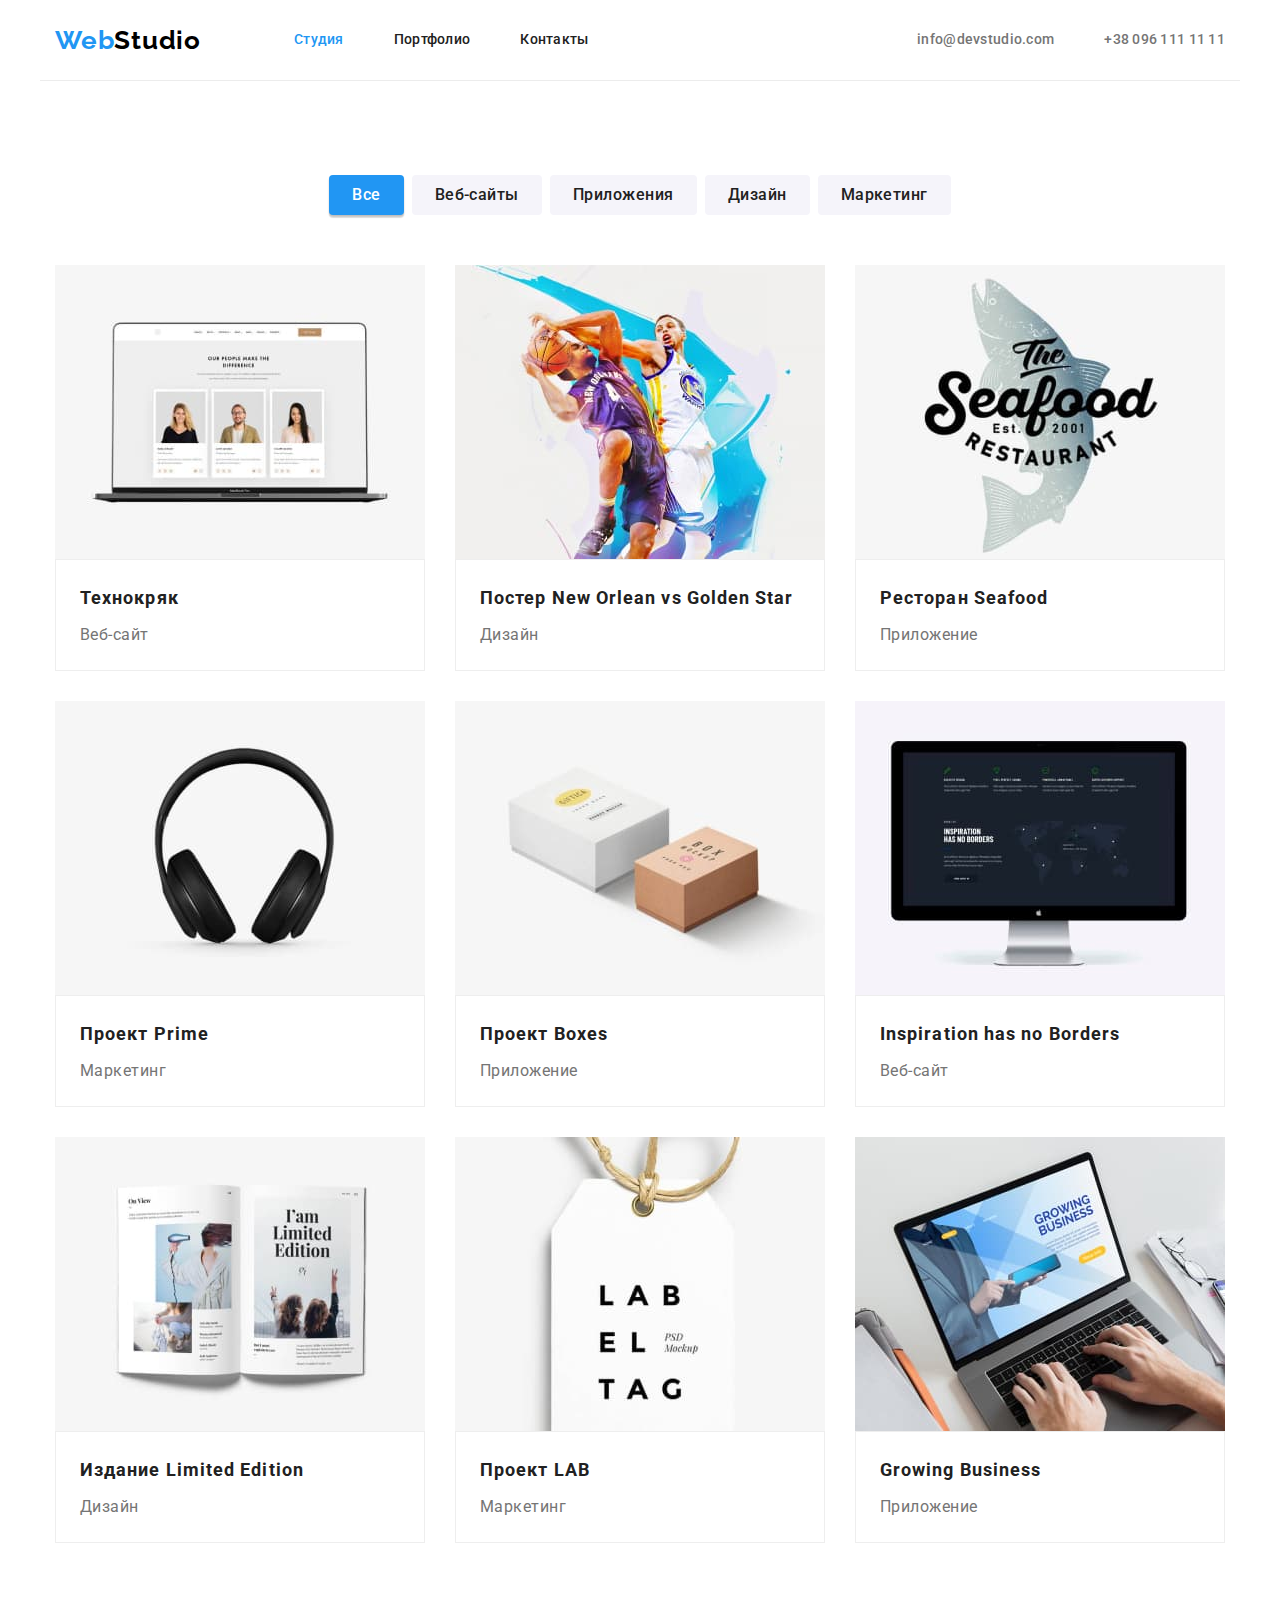
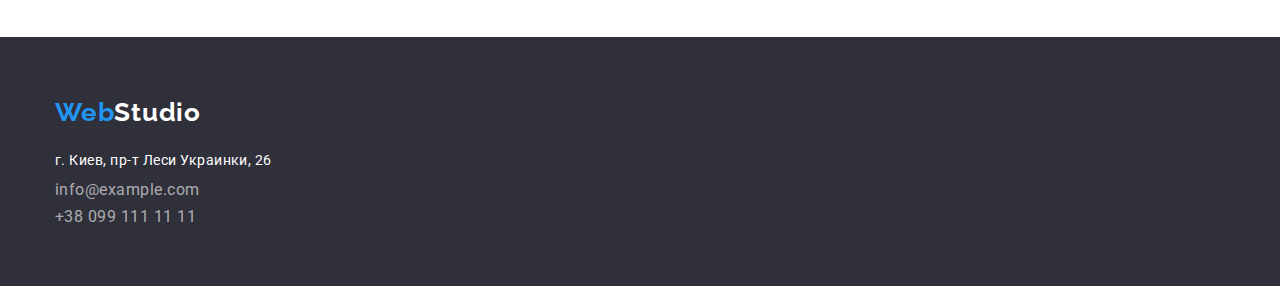
==== commit 9599c0ec: "Makes some corrections" ====
--- a/portfolio.html
+++ b/portfolio.html
@@ -14,28 +14,27 @@
 
 <body>
     <!--Header Section-->
-    <header class="page-header"> 
-        <div class="container nav-box">
-            <a href="/index.html" class="logo">Web<span class="logo-header">Studio</span></a>
-        <nav>
-            <ul class="site-nav list">
-                <li class="item">
-                    <a href="./index.html" class="link">Студия</a>
-                </li>
-                <li class="item">
-                    <a href="" class="current link">Портфолио</a>
-                </li>
-                <li class="item">
-                    <a href="" class="link">Контакты</a>
-                </li>
+    <header class="page-header">
+        <div class="container flex-box">
+            <nav class="site-nav">
+                <a href="/index.html" class="logo">Web<span class="logo-header">Studio</span></a>
+                <ul class="site-nav list">
+                    <li class="item">
+                        <a href="./index.html" class="link current">Студия</a>
+                    </li>
+                    <li class="item">
+                        <a href="./portfolio.html" class="link">Портфолио</a>
+                    </li>
+                    <li class="item">
+                        <a href="" class="link">Контакты</a>
+                    </li>
+                </ul>
+            </nav>
+    
+            <ul class="contact-list list">
+                <li class="item"><a href="mailto:info@devstudio.com" class="link email current">info@devstudio.com</a></li>
+                <li class="item"><a href="tel:+380961111111" class="link tel">+38 096 111 11 11</a></li>
             </ul>
-        </nav>
-        </div>
-        <div class="container">
-        <ul class="contact-list list">
-            <li class="item"><a href="mailto:info@devstudio.com" class=" link email">info@devstudio.com</a></li>
-            <li class="item"><a href="tel:+380961111111" class=" link tel">+38 096 111 11 11</a></li>
-        </ul>
         </div>
     </header>
 
@@ -52,10 +51,8 @@
             <li class="margin"><button type="button" class="button secondary">Дизайн</button></li>
             <li class="margin"><button type="button" class="button secondary">Маркетинг</button></li>
         </ul>
-        </div>
-
+        
         <!--Portfolio Images Cards-->
-        <div class="container">
         <ul class="list cards-set">
             <li class="card">
                 <a href="">
--- a/css/styles.css
+++ b/css/styles.css
@@ -45,17 +45,18 @@
 }
 
 /* СЕКЦИИ */
+
 .section {
   padding-top: 94px;
   padding-bottom: 94px;
 }
 
 /* СЕКЦИЯ HEADER */
-.page-header {
+.flex-box {
+  display: flex;
+  justify-content: space-between;
+  align-items: center;
   background-color: var(--primary-white-color);
-
-  display: flex;
-  align-items: center;
   border-bottom: 1px solid var(--header-line-color);
 }
 
@@ -69,8 +70,13 @@
   line-height: 1.19;
   letter-spacing: 0.03em;
   text-decoration: none;
-}
-
+
+  margin-right: 93px;
+}
+
+.logo-header {
+  color: var(--primary-black-color);
+}
 .logo:hover,
 .logo:focus,
 .logo-header:hover,
@@ -78,23 +84,15 @@
   color: var(--accent-color);
 }
 
-.logo-header {
-  color: var(--primary-black-color);
-  margin-right: 93px;
-}
-
 /* СЕКЦИЯ SITE NAVIGATION */
-.nav-box {
+
+.site-nav {
   display: flex;
   align-items: center;
-}
-.site-nav {
-  display: flex;
 }
 .site-nav .item:not(:last-child) {
   margin-right: 50px;
 }
-
 .site-nav .link {
   display: block;
   padding-top: 32px;
@@ -275,7 +273,6 @@
 }
 .team-list > .item {
   width: calc((100%-90px) / 4);
-  padding-bottom: var(--card-set-gap);
   margin-bottom: var(--card-set-gap);
 
   box-shadow: 0px 1px 3px rgba(0, 0, 0, 0.12), 0px 1px 1px rgba(0, 0, 0, 0.14),
@@ -283,6 +280,15 @@
   border-radius: 0px 0px 4px 4px;
 }
 
+.team-card {
+  padding-top: var(--card-set-gap);
+  padding-bottom: var(--card-set-gap);
+
+  background-color: var(--primary-white-color);
+}
+.team-list {
+  /* background-color: var(--primary-white-color); */
+}
 .team-list > .item:not(:last-child) {
   margin-right: var(--card-set-gap);
 }
@@ -302,8 +308,6 @@
   font-size: 16px;
   line-height: 1.187;
   text-align: center;
-
-  margin-top: var(--card-set-gap);
   margin-bottom: 10px;
 }
 
@@ -315,12 +319,12 @@
 
 /* FOOTER */
 .footer {
-  background-color: var(--hero-footer-bgr-color);
-}
-.footer-padding {
   padding-top: 60px;
   padding-bottom: 60px;
-}
+
+  background-color: var(--hero-footer-bgr-color);
+}
+
 .logo-footer {
   color: var(--primary-white-color);
 }
@@ -361,6 +365,8 @@
   min-width: 611px;
   display: flex;
   justify-content: center;
+
+  margin-bottom: 50px;
 }
 .filter-buttons > .margin:not(:last-child) {
   margin-right: 8px;
@@ -398,7 +404,6 @@
   display: flex;
   flex-wrap: wrap;
 
-  padding-top: 50px;
   margin-top: calc(-1 * var(--card-set-gap));
   margin-left: calc(-1 * var(--card-set-gap));
 }
@@ -406,7 +411,7 @@
 .cards-set > .card {
   margin-top: var(--card-set-gap);
   margin-left: var(--card-set-gap);
-  flex-basis: calc((100% / 3)-var(--card-set-gap));
+  flex-basis: calc(100% / 3) - var(--card-set-gap);
 }
 .card-box {
   padding: 20px 24px;
